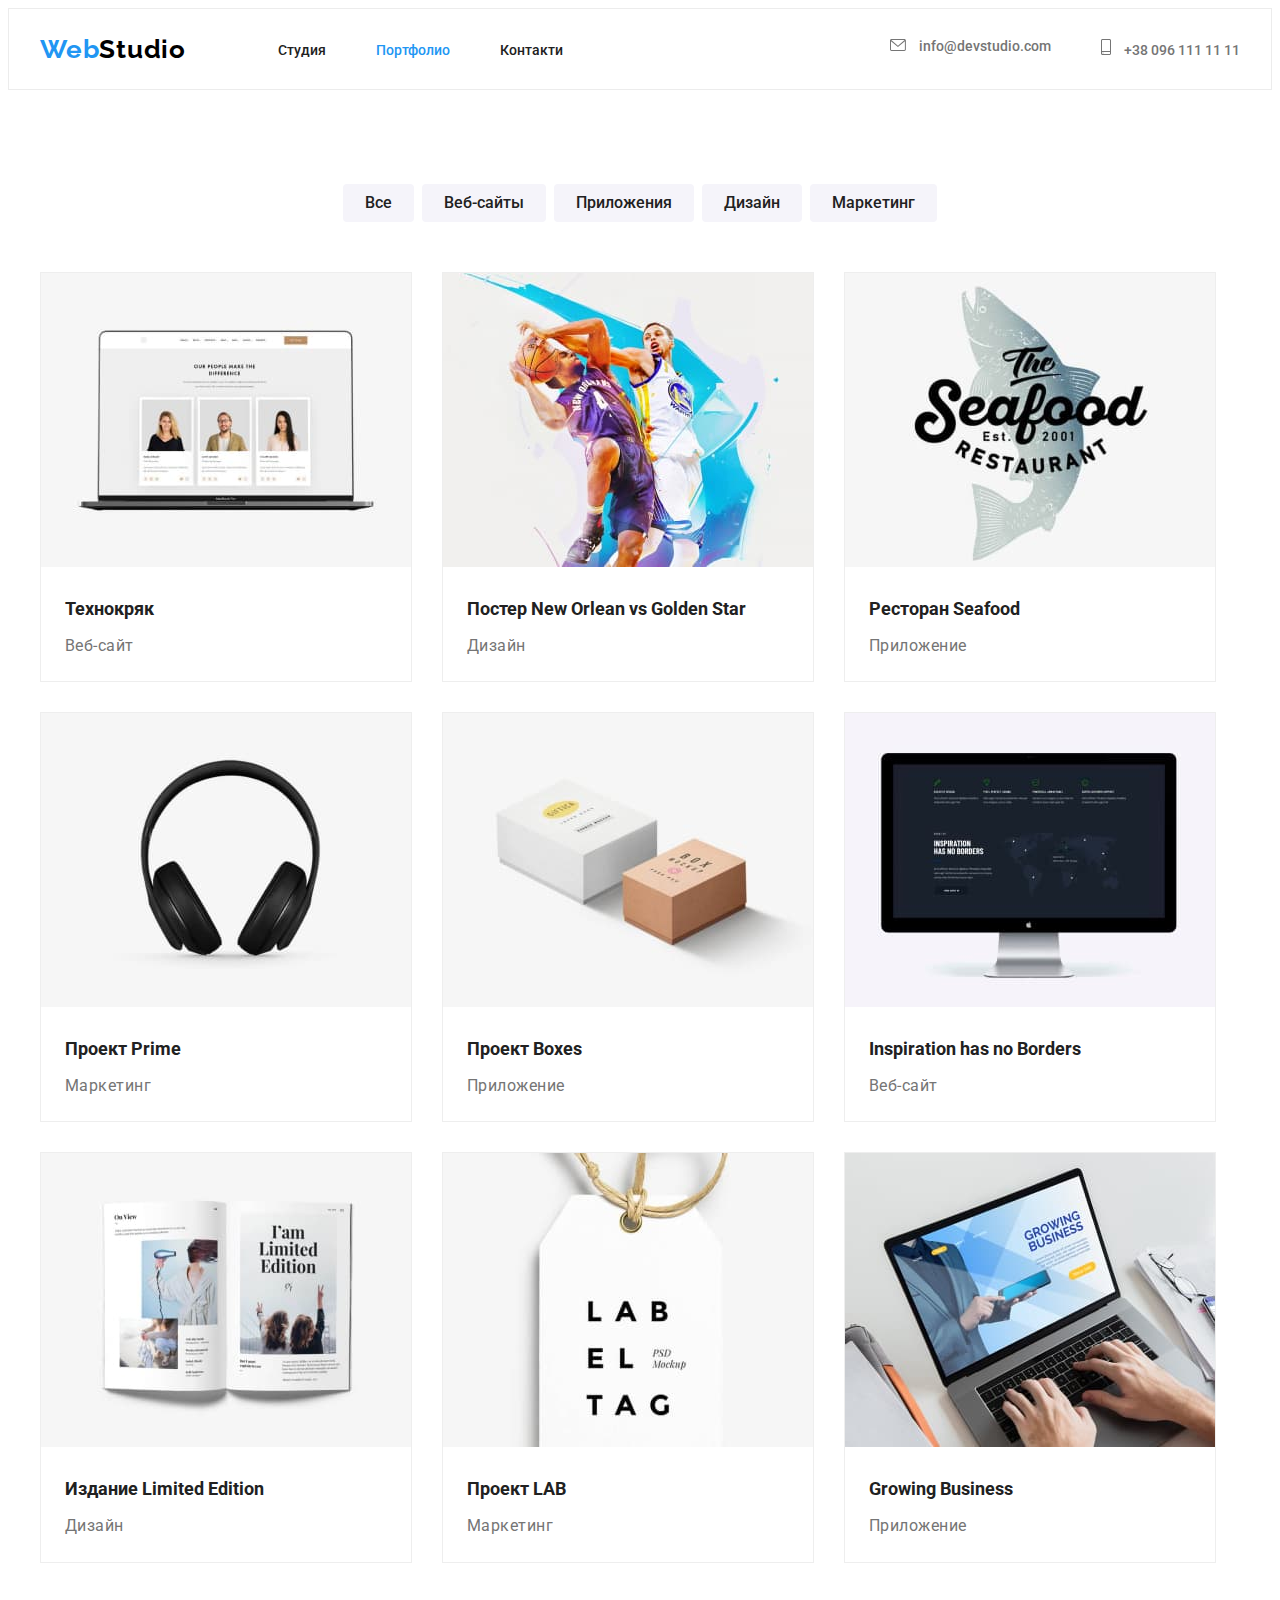
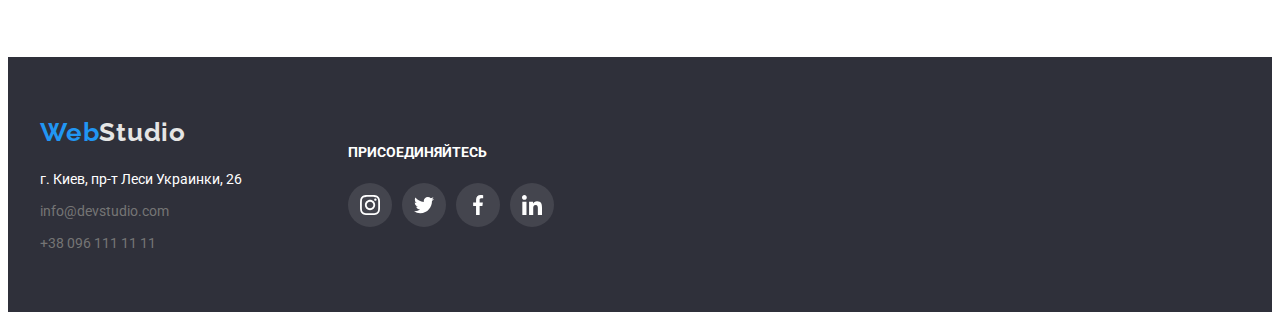
==== portfolio.html @ ef8c7beb "clone reposit" ====
<!DOCTYPE html>
<html lang="ru">
  <head>
    <meta charset="UTF-8" />
    <meta name="viewport" content="width=device-width, initial-scale=1.0" />
    <title>Zobova-hw-01</title>
    <link rel="stylesheet" href="./css/styles.css" />

    <link rel="preconnect" href="https://fonts.gstatic.com" />

    <link
      href="https://fonts.googleapis.com/css2?family=Raleway:wght@700&family=Roboto:wght@400;500;700;900&display=swap"
      rel="stylesheet"
    />

    <link
      rel="stylesheet"
      href="https://cdnjs.cloudflare.com/ajax/libs/modern-normalize/1.0.0/modern-normalize.min.css"
      integrity="sha512-ISS7cAi1PEhQ8jnbJpJZMd29NlhNj4AWYyLOSp2CE/CsHxTCu+r+t0D2yoJudVrd0/8fTVPUVDzY5Tvli75u/g=="
      crossorigin="anonymous"
    />
  </head>

  <body>
    <header class="header">
      <div class="container main-nav">
        <a class="logo" href="./index.html" title="WebStudio"
          >Web<span class="colortext">Studio</span></a
        >
        <nav class="nav-section">
          <ul class="nav-links">
            <li class="item-links">
              <a class="header-links" href="./index.html" title="Студия"
                >Студия
              </a>
            </li>
            <li class="item-links">
              <a
                class="header-links current"
                href="./portfolio.html "
                title="Портфолио"
                >Портфолио
              </a>
            </li>
            <li class="item-links">
              <a class="header-links" href="" title="Контакты">Контакти </a>
            </li>
          </ul>
        </nav>

        <address class="adress-header">
          <a
            class="item-links header-contacts"
            href="mailto:info@devstudio.com"
          >
            <svg class="master-icon-mails">
              <use href="./images/symbol-defs.svg#icon-envelope"></use>
            </svg>
            info@devstudio.com</a
          >

          <a class="header-contacts" href="tel:+74951234567"
            ><svg class="master-icon-call">
              <use href="./images/symbol-defs.svg#icon-smartphone"></use>
            </svg>
            +38 096 111 11 11</a
          >
        </address>
      </div>
    </header>
    <main>
      <section class="section-portfolio">
        <div class="container portfolio-container">
          <ul class="portfolio-list">
            <li class="portfolio-items">
              <button class="button" type="button">Все</button>
            </li>
            <li class="portfolio-items">
              <button class="button" type="button">Веб-сайты</button>
            </li>
            <li class="portfolio-items">
              <button class="button" type="button">Приложения</button>
            </li>
            <li class="portfolio-items">
              <button class="button" type="button">Дизайн</button>
            </li>
            <li class="portfolio-items">
              <button class="button" type="button">Маркетинг</button>
            </li>
          </ul>
          <h1 class="visually-hidden">Наши проекты</h1>
          <ul class="card-set">
            <li class="card-set-items">
              <a class="card-set-link" href="">
                <img
                  src="images/techno.jpg"
                  alt="Tecnokryak"
                  width="370"
                  height="294"
                />
                <div class="portfolio-info">
                  <h2 class="descrip-portfolio">Технокряк</h2>
                  <p class="project-name-p">Веб-сайт</p>
                </div>
              </a>
            </li>
            <li class="card-set-items">
              <a class="card-set-link" href="">
                <img
                  src="images/poster.jpg"
                  alt="Photo of Poster"
                  width="370"
                  height="294"
                />
                <div class="portfolio-info">
                  <h2 class="descrip-portfolio">
                    Постер New Orlean vs Golden Star
                  </h2>
                  <p class="project-name-p">Дизайн</p>
                </div>
              </a>
            </li>
            <li class="card-set-items">
              <a class="card-set-link" href="">
                <img
                  src="images/seafood.jpg"
                  alt="See Food Emblem"
                  width="370"
                  height="294"
                />
                <div class="portfolio-info">
                  <h2 class="descrip-portfolio">Ресторан Seafood</h2>
                  <p class="project-name-p">Приложение</p>
                </div>
              </a>
            </li>

            <li class="card-set-items">
              <a class="card-set-link" href="">
                <img
                  src="images/naushn.jpg"
                  alt="headphones"
                  width="370"
                  height="294"
                />
                <div class="portfolio-info">
                  <h2 class="descrip-portfolio">Проект Prime</h2>
                  <p class="project-name-p">Маркетинг</p>
                </div>
              </a>
            </li>
            <li class="card-set-items">
              <a class="card-set-link" href="">
                <img
                  src="images/project-boxes.jpg"
                  alt="wooden boxes"
                  width="370"
                  height="294"
                />
                <div class="portfolio-info">
                  <h2 class="descrip-portfolio">Проект Boxes</h2>
                  <p class="project-name-p">Приложение</p>
                </div>
              </a>
            </li>
            <li class="card-set-items">
              <a class="card-set-link" href="">
                <img
                  src="images/inspiration.jpg"
                  alt="photo of montior"
                  width="370"
                  height="294"
                />
                <div class="portfolio-info">
                  <h2 class="descrip-portfolio">Inspiration has no Borders</h2>
                  <p class="project-name-p">Веб-сайт</p>
                </div>
              </a>
            </li>

            <li class="card-set-items">
              <a class="card-set-link" href="">
                <img
                  src="images/limited-edition.jpg"
                  alt="Limited Edition magazine"
                  width="370"
                  height="294"
                />
                <div class="portfolio-info">
                  <h2 class="descrip-portfolio">Издание Limited Edition</h2>
                  <p class="project-name-p">Дизайн</p>
                </div>
              </a>
            </li>
            <li class="card-set-items">
              <a class="card-set-link" href="">
                <img
                  src="images/lab.jpg"
                  alt="Lab El Tag"
                  width="370"
                  height="294"
                />
                <div class="portfolio-info">
                  <h2 class="descrip-portfolio">Проект LAB</h2>
                  <p class="project-name-p">Маркетинг</p>
                </div>
              </a>
            </li>
            <li class="card-set-items">
              <a class="card-set-link" href="">
                <img
                  src="images/growing.jpg"
                  alt="Working on a laptop"
                  width="370"
                  height="294"
                />
                <div class="portfolio-info">
                  <h2 class="descrip-portfolio">Growing Business</h2>
                  <p class="project-name-p">Приложение</p>
                </div>
              </a>
            </li>
          </ul>
        </div>
      </section>
    </main>

    
    <!--Footer-->
    <footer class="footer">
      <div class="container footer-main">
        <div class="footer-1">
          <a class="logo" href="./index.html" title="WebStudio"
            >Web<span class="colortext_bottom">Studio</span></a
          >
          <ul class="footer-list">
            <li>
              <p class="adress-footer footer-items">
                г. Киев, пр-т Леси Украинки, 26
              </p>
            </li>

            <li>
              <address>
                <a
                  class="contacts-footer mail-footer"
                  href="mailto:info@devstudio.com"
                  >info@devstudio.com</a
                >
              </address>
            </li>

            <li>
              <a class="contacts-footer" href="tel:+74951234567"
                >+38 096 111 11 11</a
              >
            </li>
          </ul>
        </div>
        <div class="welcom">
          <p class="prisoed">присоединяйтесь</p>
          <ul class="clients-list clients-list-f">
            <li class="s-icon f-icon">
              <a class="master-link m-link-footer" href=""
                ><svg class="master-icon">
                  <use href="./images/symbol-defs.svg#icon-instagram"></use>
                </svg>
              </a>
            </li>
            <li class="s-icon f-icon">
              <a class="master-link m-link-footer" href=""
                ><svg class="master-icon">
                  <use href="./images/symbol-defs.svg#icon-twitter"></use>
                </svg>
              </a>
            </li>
            <li class="s-icon f-icon">
              <a class="master-link m-link-footer" href=""
                ><svg class="master-icon">
                  <use href="./images/symbol-defs.svg#icon-facebook"></use>
                </svg>
              </a>
            </li>
            <li class="s-icon f-icon">
              <a class="master-link m-link-footer" href=""
                ><svg class="master-icon">
                  <use href="./images/symbol-defs.svg#icon-linkedin"></use>
                </svg>
              </a>
            </li>
          </ul>
        </div>
      </div>
    </footer>
  </body>
</html>
---- css/styles.css ----
:root {
  --main-fonts-color: #212121;
  --secondary-fonts-color: #757575;
  --sec-background-color: #f5f4fa;
  --main-bck-color: #e5e5e5;
  --top-bottom-background-color: #2f303a;
  --accent-color: #2196f3;
}
a {
  text-decoration: none;
}

p,
h1,
h2,
h3 {
  margin-top: 0;
  margin-bottom: 0;
}

ul {
  margin: 0;
  padding-left: 0;
}
li {
  list-style-type: none;
}
body {
  font-family: "Roboto", sans-serif;
}

.container {
  width: 1200px;
  margin: 0 auto;
  padding: 0 15px;
}

.logo {
  font-family: "Raleway", sans-serif;
  font-style: normal;
  font-weight: 700;
  font-size: 26px;
  line-height: 1.19;
  letter-spacing: 0.03em;
  color: var(--accent-color);
  margin-right: 93px;
  width: 145px;
}

.adress-header {
  margin-left: auto;
  font-family: "Roboto", sans-serif;
}

.colortext_bottom {
  color: var(--main-bck-color);
}
.colortext {
  color: black;
}

header {
  padding-bottom: 24px;
  padding-top: 25px;
  background: #ffffff;
  border: 1px solid #ececec;
}

.header-contacts {
  text-decoration: none;
  font-style: normal;
  color: var(--secondary-fonts-color);
  font-weight: 500;
  font-size: 14px;
  line-height: 1.14;
}

.header-contacts:focus,
.header-contacts:hover {
  color: var(--accent-color);
}

.header-links {
  font-weight: 500;
  font-size: 14px;
  line-height: 1.14;
  color: var(--main-fonts-color);
  padding: 32px 0;
}

.header-links:focus,
.header-links:hover {
  color: var(--accent-color);
}
/*Hero section*/
.hero {
  background-color: #2f303a;
}
.hero-h {
  width: 696px;
  height: 120px;
  left: 452px;
  top: 280px;
  font-weight: 900;
  font-size: 44px;
  line-height: 1.36;
  text-align: center;
  letter-spacing: 0.06em;
  text-transform: uppercase;
  color: #ffffff;
  justify-content: center;
  margin: auto;
}
.hero .overlay 
{
  max-width: 1600px;

  height: 600px;

  margin-right: auto;

  margin-left: auto;

  padding-top: 200px;

  padding-bottom: 200px;

  text-align: center;



  background-color: #c4c4c4;

  background-image: linear-gradient(

      to right,

      rgba(47, 48, 58, 0.4),

      rgba(47, 48, 58, 0.4)

    ),

    url(../images/fon.png);

  background-position: center;

  background-repeat: no-repeat;

  background-size: cover;
}

.hero .container {
  padding-top: 200px;
  padding-bottom: 280px;
}
/*Styles for buttons*/

.button {
  padding: 6px 22px;
  line-height: 1.6;
}

.button-hero {
  border-radius: 4px;
  border: 0 solid transparent;
  min-width: 200px;
  color: var(--main-bck-color);
  background: var(--accent-color);
  font-family: inherit;
  font-weight: 700;
  font-size: 16px;
  line-height: 1.9;
  display: block;
  margin: 0 auto;
  margin-top: 30px;
  cursor: pointer;
  padding: 10px 32px 10px 32px;
  text-align: center;
  letter-spacing: 0.06em;
}

button {
  color: var(--main-fonts-color);
  background: var(--sec-background-color);
  font-family: inherit;
  font-weight: 500;
  font-size: 16px;
  border-radius: 4px;
  border: 0;
  cursor: pointer;
}

button:focus,
button:hover {
  color: #ffffff;
  background: var(--accent-color);
}

/*main index*/

.main-nav {
  display: flex;
  align-items: center;
}

.nav-links {
  display: flex;
  align-items: center;
}

.item-links:not(:last-child) {
  margin-right: 50px;
}

.nav-links.header-links {
  display: block;
  padding-top: 32px;
  padding-bottom: 32px;
}

.title2 {
  color: var(--main-fonts-color);
  font-weight: 700;
  font-size: 36px;
  line-height: 1.16;
}
.title3 {
  color: var(--main-fonts-color);
  font-weight: 700;
  font-size: 14px;
  line-height: 1.19;
  text-transform: uppercase;
}

.sub-title3 {
  margin-block-start: 1em;
  margin-block-end: 1em;
  margin-inline-start: 0px;
  margin-inline-end: 0px;
  font-size: 14px;
  line-height: 1.7;
  color: var(--secondary-fonts-color);
}

.description-index {
  margin-bottom: 30px;
  text-align: center;
  color: var(--secondary-fonts-color);
  font-size: 16px;
  line-height: 1.19;
}

.main-section2 {
  background-color: var(--sec-background-color);
  padding-bottom: 94px;
  padding-top: 94px;
}

.main-list {
  display: flex;
}

.main-section {
  padding-top: 94px;
}

.main-items {
  justify-content: center;
  width: 270px;
}
.main-items:not(:last-child) {
  margin-right: 30px;
}

.main-items::before {
  content: "";
  width: 270px;
  height: 120px;
  display: block;
  padding: 25px 100px;
  background-repeat: no-repeat;
  background-position: 50% 50%;
  margin-bottom: 30px;
  background-color: #f5f4fa;
}
.main-items:nth-child(1):before {
  background-image: url(../images/antenna\ 1.svg);
}

.main-items:nth-child(2):before {
  background-image: url(../images/clock\ 1.svg);
}
.main-items:nth-child(3):before {
  background-image: url(../images/diagram\ 1.svg);
}

.main-items:nth-child(4):before {
  background-image: url(../images/astronaut\ 1.svg);
}
.main-items .title3 {
  margin-bottom: 10px;
}

.main-sec-list {
  display: flex;
}
.main-lis-items:not(:last-child) {
  margin-right: 30px;
}
.main-section1 {
  padding-top: 94px;
  padding-bottom: 94px;
}

.title2 {
  margin-bottom: 50px;
  text-align: center;
}

.out-team-list {
  display: flex;
}

.list-item:not(:last-child) {
  margin-right: 30px;
}

.list-item {
  box-shadow: 0px 1px 3px rgba(0, 0, 0, 0.12), 0px 1px 1px rgba(0, 0, 0, 0.14),
    0px 2px 1px rgba(0, 0, 0, 0.2);
  border-radius: 0px 0px 4px 4px;
  background-color: #fff;
}

.title-name {
  margin-top: 30px;
  margin-bottom: 10px;
  text-align: center;
  font-weight: 500;
  font-size: 16px;
  line-height: 1.19;
  text-align: center;
}


/*footer*/
.footer-1 {
  margin-right: 70px;
}

.footer {
  align-items: baseline;   
  margin-right: auto;
  margin-left: auto;
  padding-top: 60px;
  padding-bottom: 60px;
  background-color: var(--top-bottom-background-color);
  font-family: "Roboto", sans-serif;
}
.footer-list {
  margin-top: 20px;
}

.mail-footer {
  display: block;
  margin-bottom: 9px;
  line-height: 1.7;
}

.adress-footer {
  text-decoration: none;
  font-style: normal;
  font-weight: 400;
  font-size: 14px;
  line-height: 1.7;
  color: #ffffff;
}

.contacts-footer {
  text-decoration: none;
  font-style: normal;
  color: var(--secondary-fonts-color);
  font-family: "Roboto", sans-serif;
  margin-top: 9px;
  font-size: 14px;
  
}

.footer-list {
  display: inline-block;
}

.contact-footers-item {
  display: inline-block;
  margin-bottom: 9px;
  margin-top: 9px;
  
}

.footer-phone {
  margin-bottom: 60px;
}

.footer .logo {
  display: block;
}

/*Portfolio*/
.visually-hidden {
  display: none;
  position: absolute;
  clip: rect(0000);
  width: 1px;
  height: 1px;
  margin: -1px;
}
.descrip-portfolio {
  color: var(--main-fonts-color);
  font-size: 18px;
  line-height: 2;
}

.project-name-p {
  color: var(--secondary-fonts-color);
  font-size: 16px;
  line-height: 1.9;
  letter-spacing: 0.03em;
}

.portfolio-list {
  display: flex;
  align-items: center;
  justify-content: center;
  margin-bottom: 50px;
}

.section-portfolio {
  padding-bottom: 94px;
  padding-top: 94px;
}

.portfolio-items:not(:last-child) {
  margin-right: 8px;
}
.card-set {
  display: flex;
  flex-wrap: wrap;
  margin-left: -30px;
  margin-top: -30px;
  flex-basis: calc((100%-60) / 3);
}

.card-set-items {
  margin-left: 30px;
  margin-top: 30px;
  border: 1px solid #eeeeee;
  width: 370px;
}
.card-set-link {
  display: inline-block;
}
.card-set-link:hover,
.card-set-link:focus {
  box-shadow: inset 0px 1px 1px rgba(0, 0, 0, 0.12),
    0px 4px 4px rgba(0, 0, 0, 0.06), 1px 4px 6px rgba(0, 0, 0, 0.16);
}
.card-set-items:nth-last-child(-n + 3) {
  margin-bottom: 0;
}

.portfolio-info {
  padding: 20px 24px;
  font-family: "Roboto", sans-serif;
}

.descrip-portfolio {
  padding-bottom: 4px;
}

/* Icons*/
.social-list {
  display: flex;
  justify-content: center;
  margin-bottom: 30px;
}

.social-list .s-icon:not(:last-child) {
  margin-right: 10px;
}

.master-link {
  display: inline-flex;
  width: 44px;
  height: 44px;
  justify-content: center;
  align-items: center;
  border-radius: 50%;

  color: #afb1b8;
}
.m-link-team {
  background-color: #ffffff;
}

.master-link:hover,
.master-link:focus {
  background-color: var(--accent-color);
  color: #ffffff;
}

.master-icon {
  height: 20px;
  width: 20px;
  justify-content: center;
  fill: currentColor;
}

.clients-list {
  display: flex;
  justify-content: center;
  margin-bottom: 0px;
  margin-top: 50px;
}
.clients-list .clients-link:not(:last-child) {
  margin-right: 30px;
}

.master-clients {
  display: inline-flex;
  width: 170px;
  height: 90px;
  justify-content: center;
  align-items: center;
  color: #afb1b8;
  border: currentColor 1px solid;
  border-radius: 4%;
}

.icon-clients {
  justify-content: center;
  fill: currentColor;
  justify-items: center;
}

.clients {
  display: block;
 
}

.section-3{
  padding-top: 94px;
  padding-bottom: 94px;

}
.logo-1 {
  width: 44px;
  height: 49px;
}
.logo-2 {
  width: 40px;
  height: 50px;
}
.logo-3 {
  width: 41px;
  height: 42.6px;
}
.logo-4 {
  width: 79.6px;
  height: 42px;
}
.logo-5 {
  width: 59px;
  height: 47px;
}
.logo-6 {
  width: 88.4px;
  height: 45.4px;
}

.clients-title {
  margin-bottom: 0;
}

.master-clients:hover,
.master-clients:focus {
  color: var(--accent-color);
}

.prisoed {
  color: #ffffff;
  width: 145px;
  height: 16px;
  font-family: Roboto;
  font-weight: bold;
  font-size: 14px;
  line-height: 1.4;
  text-transform: uppercase;
  text-align: center;
}
.welcom {
  display: inline-block;
}
.prisoed {
  display: inline;
  text-align: center;
}
.footer-main {
  display: flex;
  align-items: center;

  }

.clients-list-f {
  display: flex;
}
.f-icon:not(:last-child) {
  margin-right: 10px;
}
.clients-list-f {
  margin-top: 20px;
}
.m-link-footer {
  background-color: rgba(255, 255, 255, 0.1);
  color: #ffffff;
}
.adress-header {
  display: flex;
}
.link-header {
  display: inline-flex;
  justify-content: center;
  align-items: center;
  color: #afb1b8;
}
.master-icon-mails {
  width: 16px;
  height: 12px;
  fill: currentColor;
  margin-right: 10px;
}
.master-icon-call {
  fill: currentColor;
  width: 10px;
  height: 16px;
  margin-right: 10px;
}
.link-header:hover,
.link-header:focus {
  color: var(--accent-color);
}

.current {
  color: var(--accent-color);
}
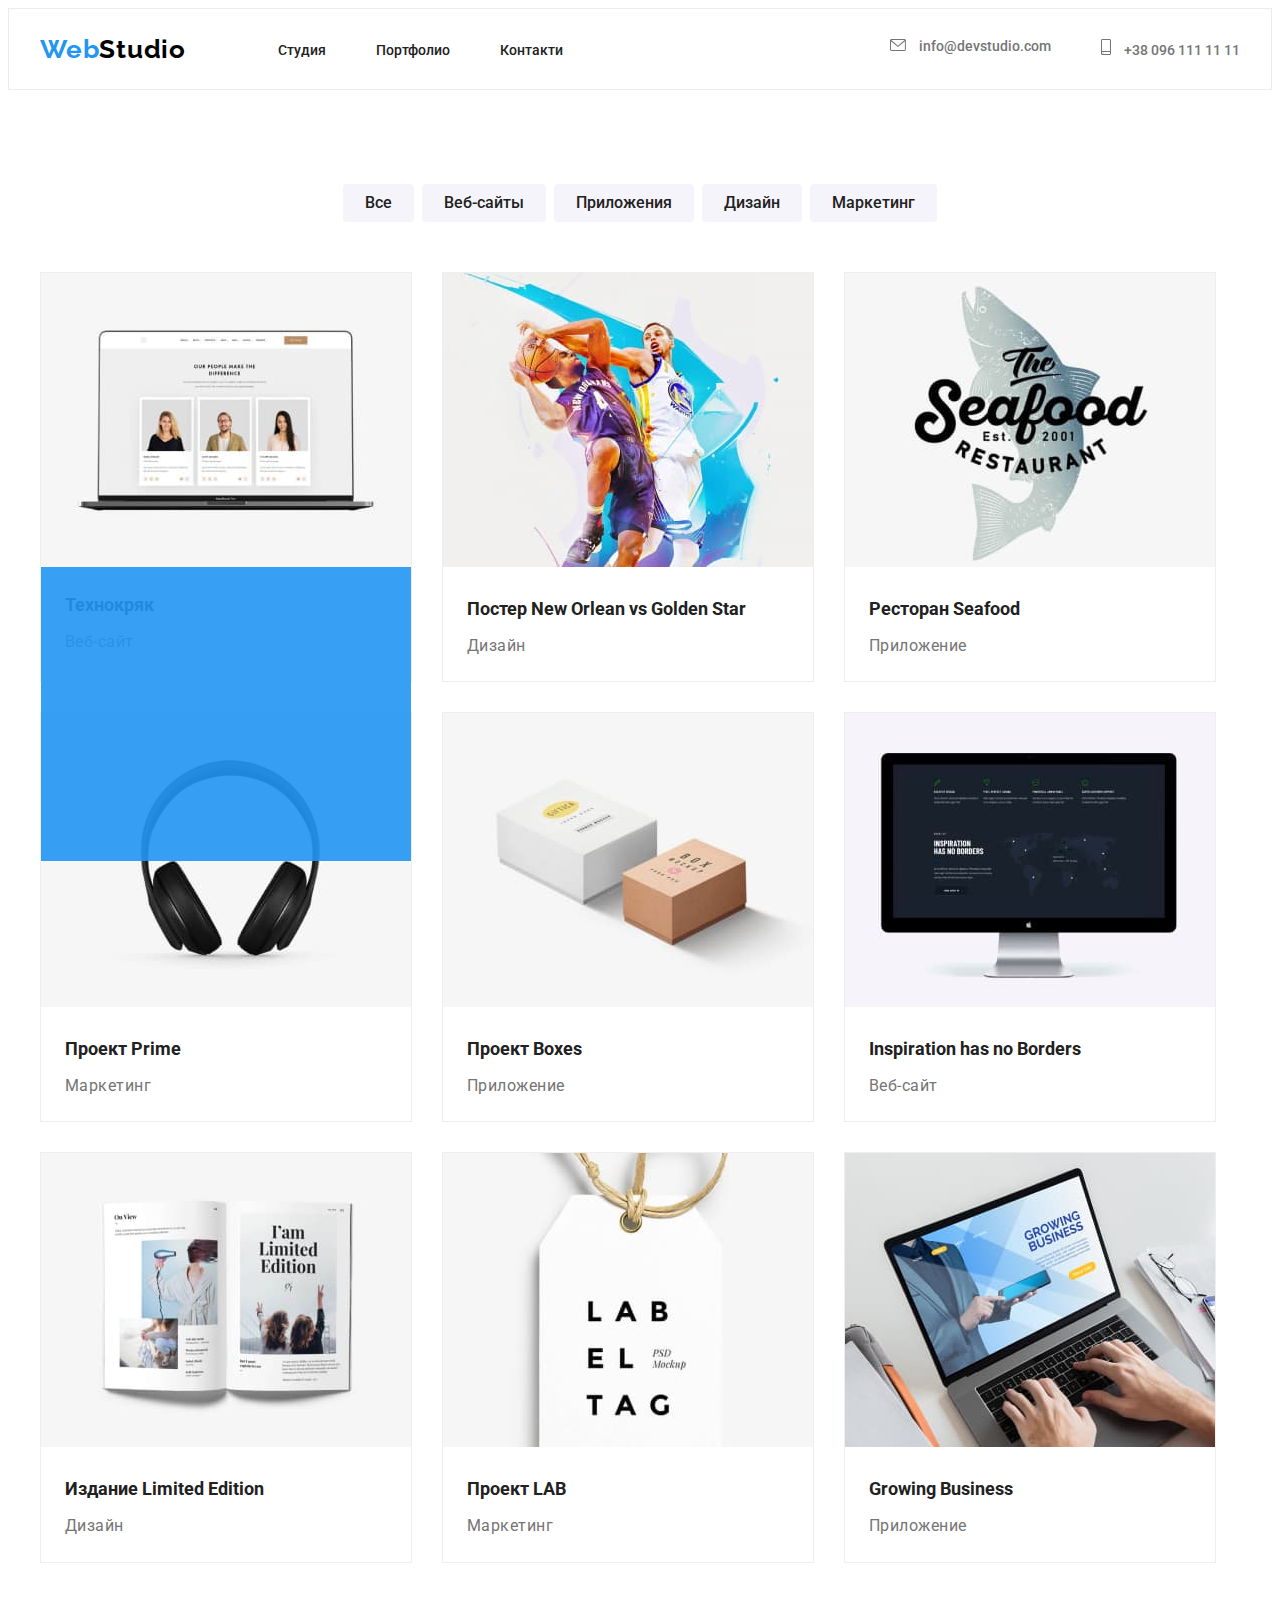
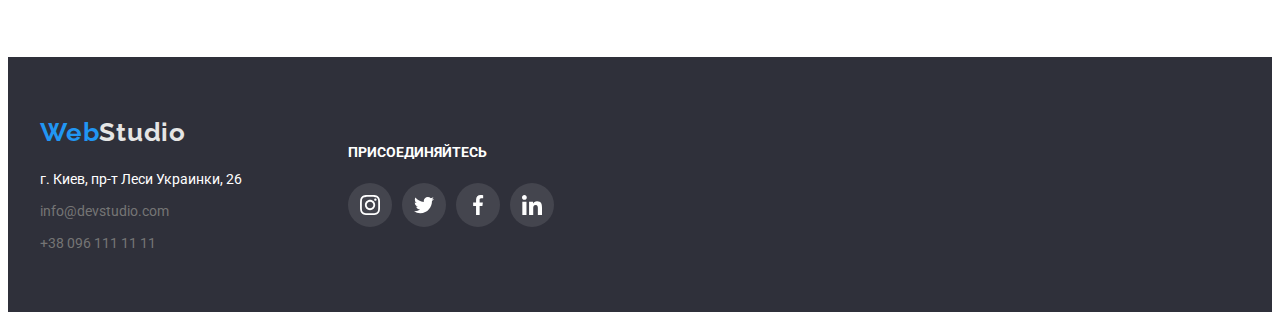
==== commit b9c4f711: "ховер для карточки" ====
--- a/portfolio.html
+++ b/portfolio.html
@@ -35,10 +35,7 @@
               </a>
             </li>
             <li class="item-links">
-              <a
-                class="header-links current"
-                href="./portfolio.html "
-                title="Портфолио"
+              <a class="header-links" href="./portfolio.html " title="Портфолио"
                 >Портфолио
               </a>
             </li>
@@ -50,7 +47,7 @@
 
         <address class="adress-header">
           <a
-            class="item-links header-contacts"
+            class="item-links header-contacts "
             href="mailto:info@devstudio.com"
           >
             <svg class="master-icon-mails">
@@ -92,12 +89,16 @@
           <ul class="card-set">
             <li class="card-set-items">
               <a class="card-set-link" href="">
-                <img
+                <div class="potfol-images">
+                <img class="img"
                   src="images/techno.jpg"
                   alt="Tecnokryak"
                   width="370"
                   height="294"
                 />
+                <div class="port-overlay"></div>
+
+                </div>
                 <div class="portfolio-info">
                   <h2 class="descrip-portfolio">Технокряк</h2>
                   <p class="project-name-p">Веб-сайт</p>
--- a/css/styles.css
+++ b/css/styles.css
@@ -81,6 +81,7 @@
 }
 
 .header-links {
+  position: relative;
   font-weight: 500;
   font-size: 14px;
   line-height: 1.14;
@@ -88,6 +89,24 @@
   padding: 32px 0;
 }
 
+.header-links::after {
+  content: "";
+  position: absolute;
+  bottom: 0;
+  left: 0;
+  display: block;
+  width: 100%;
+  height: 4px;
+  border-radius: 2px 2px;
+  background-color: var(--accent-color);
+  opacity: 0;
+
+  transition: opacity 250ms cubic-bezier(0.4, 0, 0.2, 1);
+}
+
+.header-links:hover::after {
+  opacity: 1;
+}
 .header-links:focus,
 .header-links:hover {
   color: var(--accent-color);
@@ -111,8 +130,7 @@
   justify-content: center;
   margin: auto;
 }
-.hero .overlay 
-{
+.hero .overlay {
   max-width: 1600px;
 
   height: 600px;
@@ -127,20 +145,13 @@
 
   text-align: center;
 
-
-
   background-color: #c4c4c4;
 
   background-image: linear-gradient(
-
       to right,
-
       rgba(47, 48, 58, 0.4),
-
       rgba(47, 48, 58, 0.4)
-
     ),
-
     url(../images/fon.png);
 
   background-position: center;
@@ -343,14 +354,43 @@
   text-align: center;
 }
 
-
+/*надпись для карточек "чем мы занимаеся"*/
+
+.wedo-overlay {
+  position: absolute;
+  width: 100%;
+  height: 70px;
+  background: rgba(47, 48, 58, 0.8);
+  left: 0;
+  bottom: 0;
+  display: flex;
+  justify-content: center;
+  align-items: center;
+  text-transform: uppercase;
+  font-weight: bold;
+  font-size: 14px;
+  line-height: 16px;
+  text-align: center;
+  letter-spacing: 0.03em;
+  text-transform: uppercase;
+  color: #ffffff;
+}
+
+.we-do {
+  
+  position: relative;
+}
+
+.img{
+  display: block;
+}
 /*footer*/
 .footer-1 {
   margin-right: 70px;
 }
 
 .footer {
-  align-items: baseline;   
+  align-items: baseline;
   margin-right: auto;
   margin-left: auto;
   padding-top: 60px;
@@ -384,7 +424,6 @@
   font-family: "Roboto", sans-serif;
   margin-top: 9px;
   font-size: 14px;
-  
 }
 
 .footer-list {
@@ -395,7 +434,6 @@
   display: inline-block;
   margin-bottom: 9px;
   margin-top: 9px;
-  
 }
 
 .footer-phone {
@@ -478,6 +516,31 @@
   padding-bottom: 4px;
 }
 
+/*портфолио оверлей*/
+
+.port-overlay{
+  position: absolute;
+  width: 100%;
+  height: 100%;
+  background-color: var(--accent-color);
+  opacity: 0.9;
+  top: 0;
+  left: 0;
+  transform: translateY(100%);
+  
+}
+
+.potfol-images{
+  position: relative;
+
+
+}
+.card-set-link:hover .port-overlay{
+  transform: translateY(0);
+}
+
+
+
 /* Icons*/
 .social-list {
   display: flex;
@@ -545,13 +608,11 @@
 
 .clients {
   display: block;
- 
-}
-
-.section-3{
+}
+
+.section-3 {
   padding-top: 94px;
   padding-bottom: 94px;
-
 }
 .logo-1 {
   width: 44px;
@@ -608,8 +669,7 @@
 .footer-main {
   display: flex;
   align-items: center;
-
-  }
+}
 
 .clients-list-f {
   display: flex;
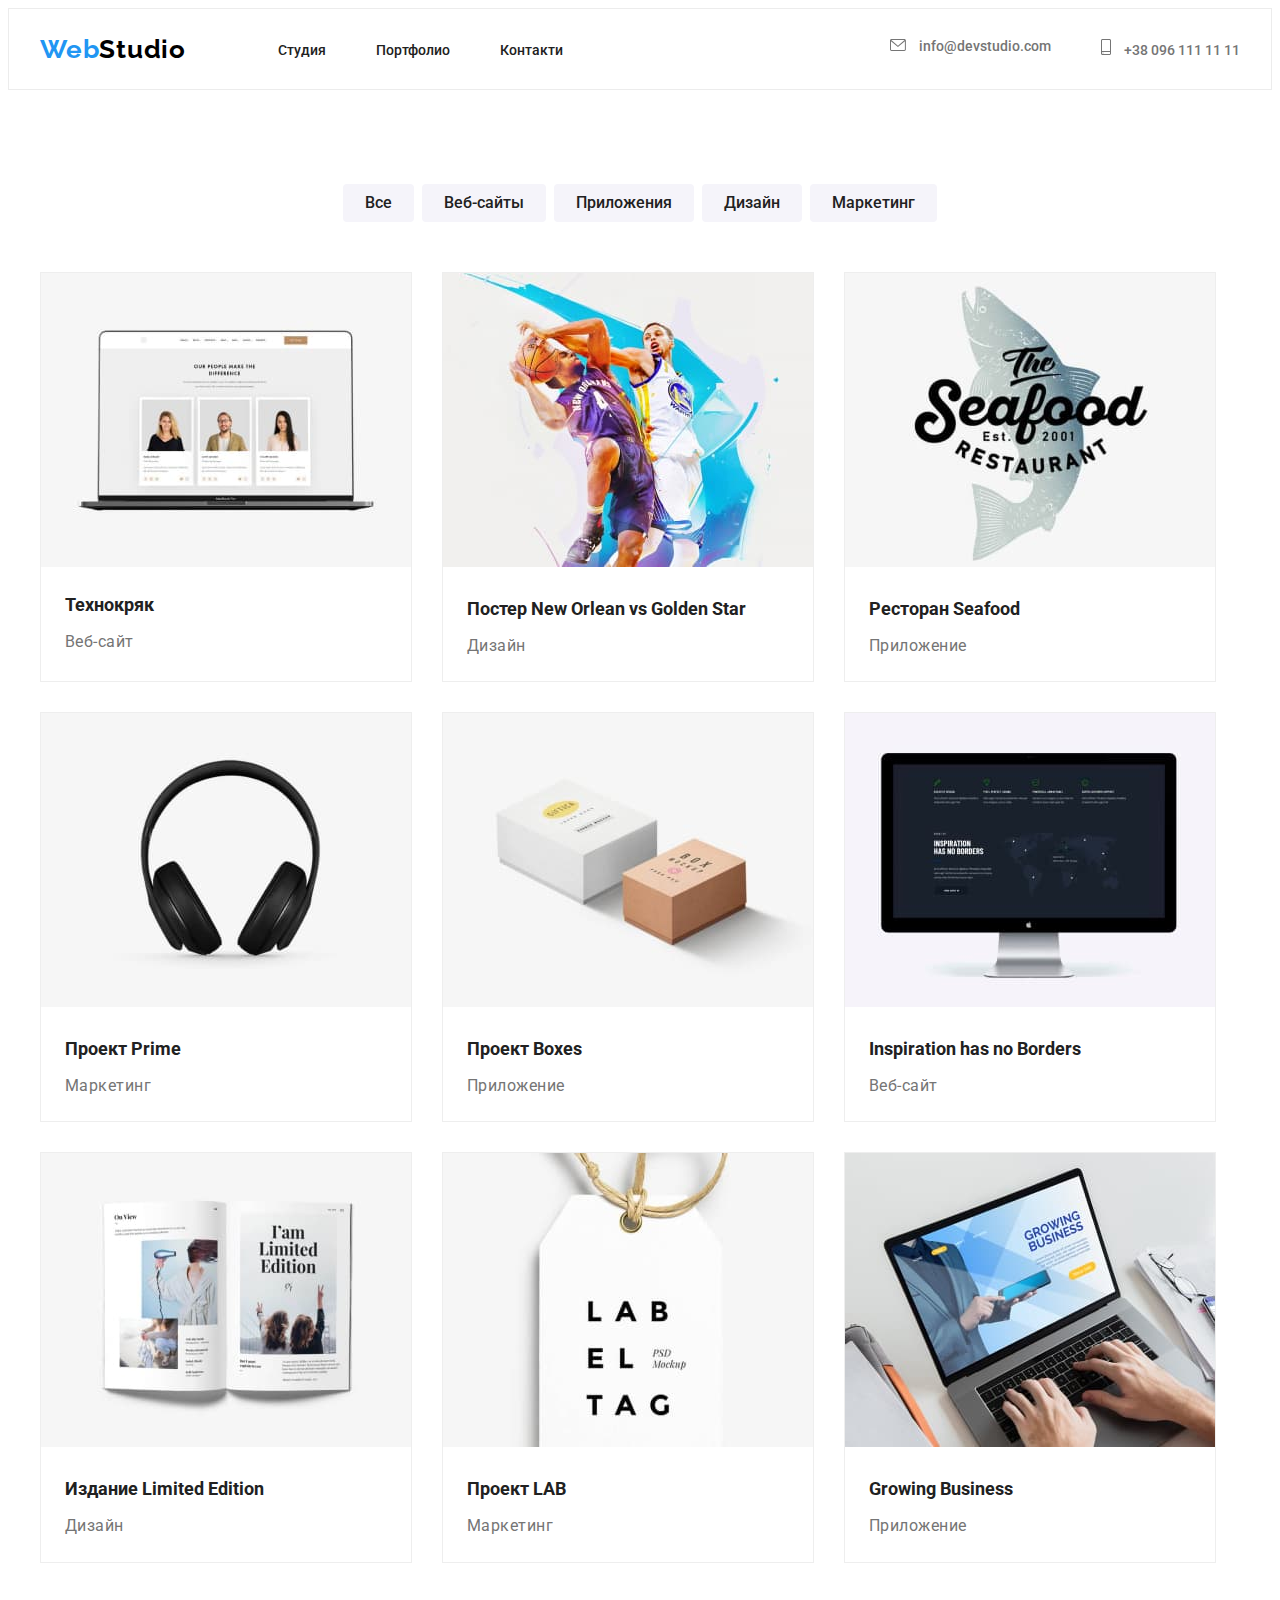
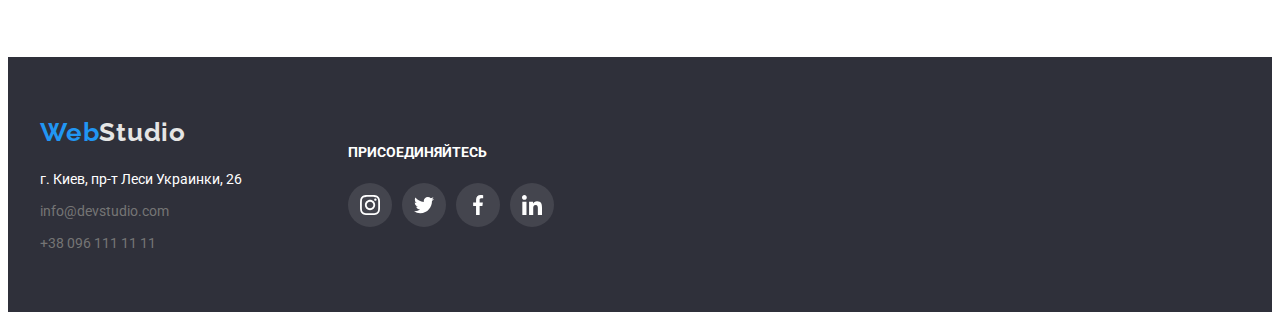
==== commit 81052269: "текст в технокряк" ====
--- a/portfolio.html
+++ b/portfolio.html
@@ -96,7 +96,9 @@
                   width="370"
                   height="294"
                 />
-                <div class="port-overlay"></div>
+                <div class="port-overlay">Технокряк это современная площадка распространения коронавируса. 
+                  Компании используют эту платформу для цифрового шпионажа и атак на защищённые сервера 
+                  конкурентов.</div>
 
                 </div>
                 <div class="portfolio-info">
--- a/css/styles.css
+++ b/css/styles.css
@@ -527,11 +527,27 @@
   top: 0;
   left: 0;
   transform: translateY(100%);
+  animation-duration: 250ms;
+  transition: transform 250ms cubic-bezier(0.4, 0, 0.2, 1);
+  display: flex;
+  justify-content: center;
+  align-items: center;
+  font-size: 18px;
+  line-height: 1.6;
+  padding: 63px 24px;
+  font-family: Roboto;
+  font-weight: normal;
+
+
+letter-spacing: 0.03em;
+
+color: #FFFFFF;
   
 }
 
 .potfol-images{
   position: relative;
+  overflow: hidden;
 
 
 }
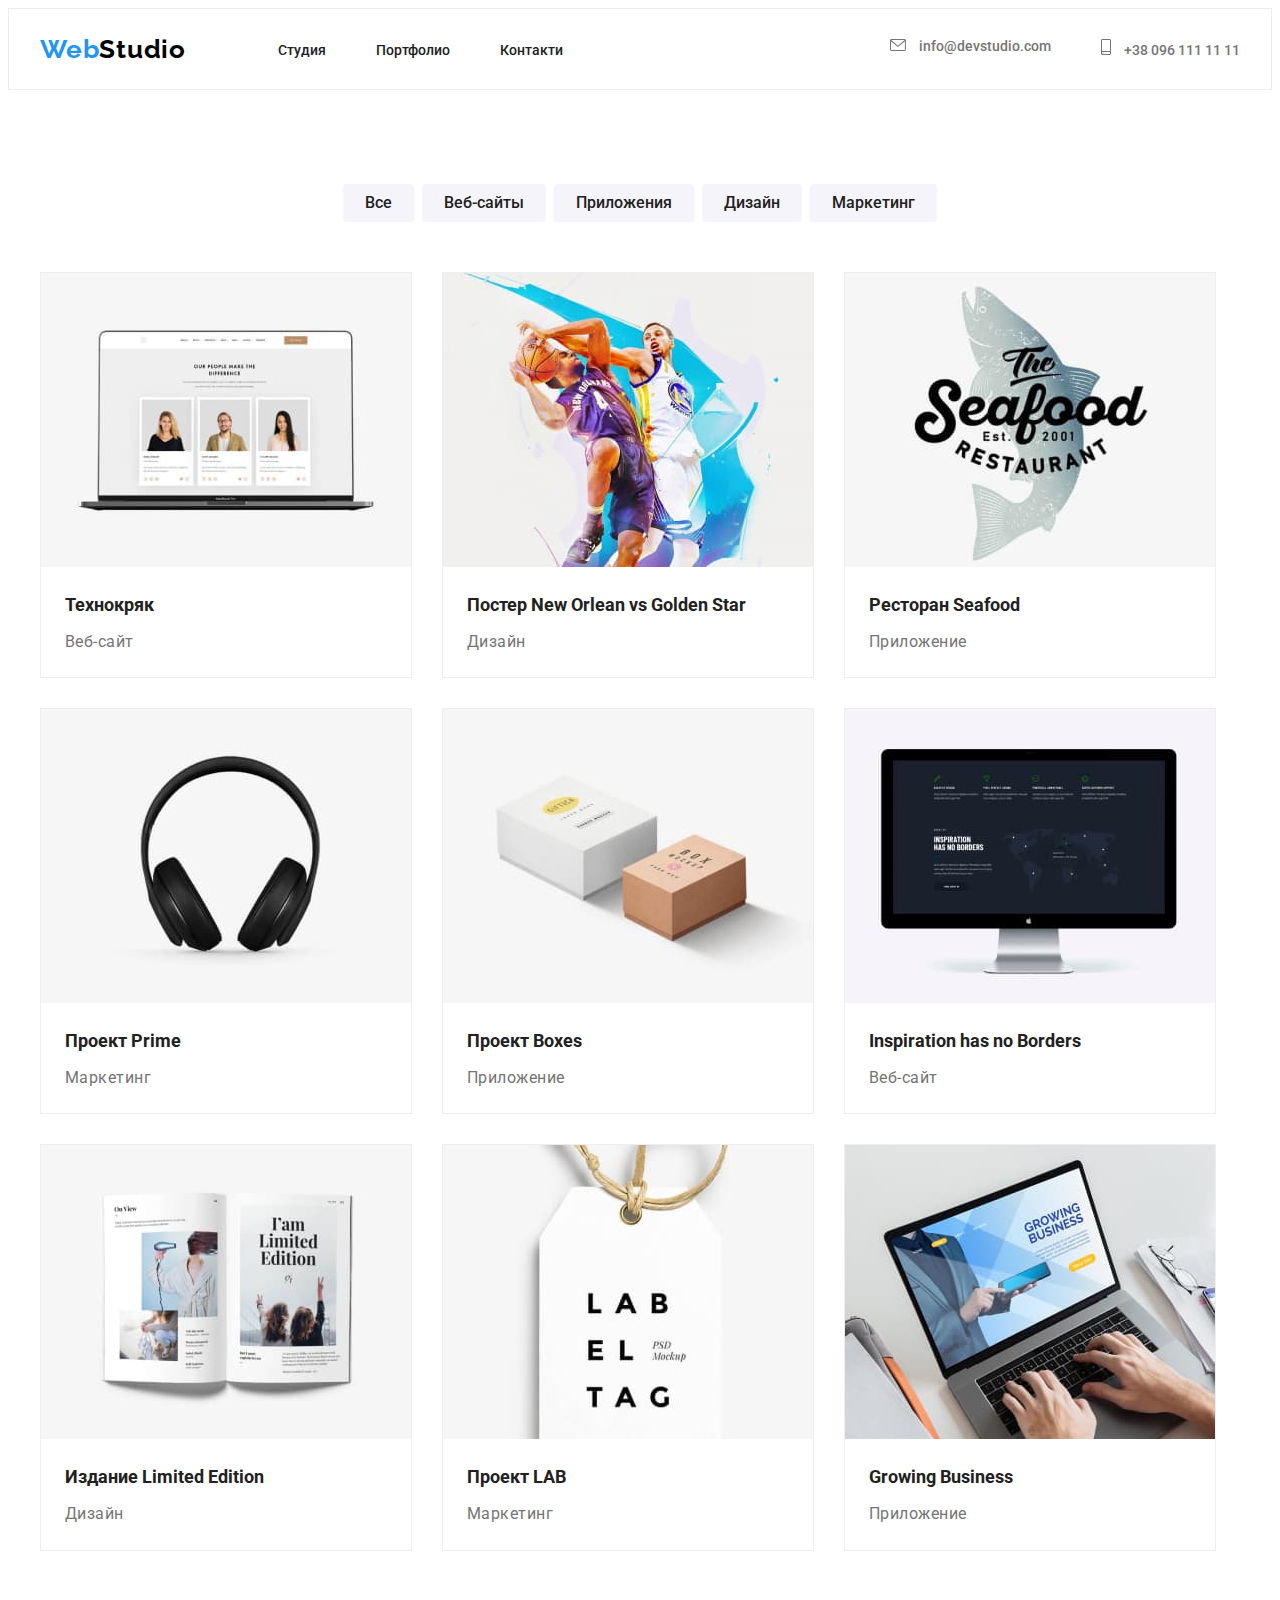
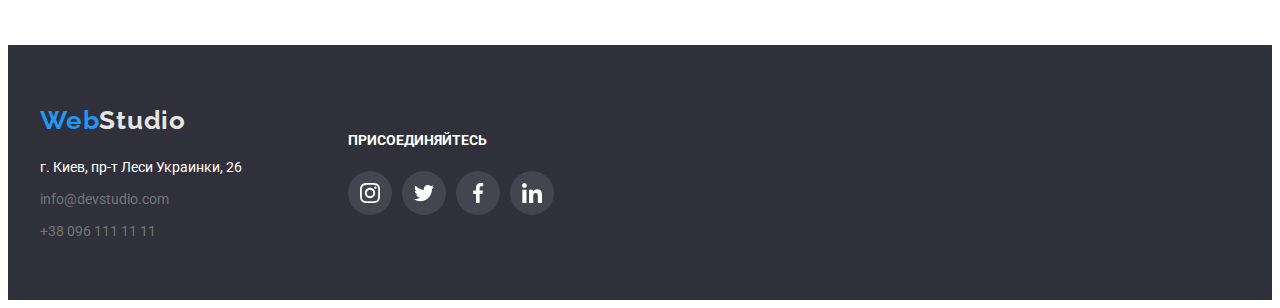
==== commit 6bc6a124: "добавила классы на остальные карточки на портф" ====
--- a/portfolio.html
+++ b/portfolio.html
@@ -109,12 +109,17 @@
             </li>
             <li class="card-set-items">
               <a class="card-set-link" href="">
-                <img
+                <div class="potfol-images">
+                  <img class="img"
                   src="images/poster.jpg"
                   alt="Photo of Poster"
                   width="370"
                   height="294"
                 />
+                <div class="port-overlay">Технокряк это современная площадка распространения коронавируса. 
+                  Компании используют эту платформу для цифрового шпионажа и атак на защищённые сервера 
+                  конкурентов.</div>
+                </div>
                 <div class="portfolio-info">
                   <h2 class="descrip-portfolio">
                     Постер New Orlean vs Golden Star
@@ -125,12 +130,18 @@
             </li>
             <li class="card-set-items">
               <a class="card-set-link" href="">
-                <img
+                <div class="potfol-images">
+                  <img class="img"
                   src="images/seafood.jpg"
                   alt="See Food Emblem"
                   width="370"
                   height="294"
                 />
+
+                <div class="port-overlay">Технокряк это современная площадка распространения коронавируса. 
+                  Компании используют эту платформу для цифрового шпионажа и атак на защищённые сервера 
+                  конкурентов.</div>
+                </div>
                 <div class="portfolio-info">
                   <h2 class="descrip-portfolio">Ресторан Seafood</h2>
                   <p class="project-name-p">Приложение</p>
@@ -140,12 +151,18 @@
 
             <li class="card-set-items">
               <a class="card-set-link" href="">
-                <img
+                <div class="potfol-images">
+                  <img class="img"
                   src="images/naushn.jpg"
                   alt="headphones"
                   width="370"
                   height="294"
                 />
+
+                <div class="port-overlay">Технокряк это современная площадка распространения коронавируса. 
+                  Компании используют эту платформу для цифрового шпионажа и атак на защищённые сервера 
+                  конкурентов.</div>
+                </div>
                 <div class="portfolio-info">
                   <h2 class="descrip-portfolio">Проект Prime</h2>
                   <p class="project-name-p">Маркетинг</p>
@@ -154,12 +171,18 @@
             </li>
             <li class="card-set-items">
               <a class="card-set-link" href="">
-                <img
+                <div class="potfol-images">
+                  <img class="img"
                   src="images/project-boxes.jpg"
                   alt="wooden boxes"
                   width="370"
                   height="294"
                 />
+
+                <div class="port-overlay">Технокряк это современная площадка распространения коронавируса. 
+                  Компании используют эту платформу для цифрового шпионажа и атак на защищённые сервера 
+                  конкурентов.</div>
+                </div>
                 <div class="portfolio-info">
                   <h2 class="descrip-portfolio">Проект Boxes</h2>
                   <p class="project-name-p">Приложение</p>
@@ -168,12 +191,18 @@
             </li>
             <li class="card-set-items">
               <a class="card-set-link" href="">
-                <img
+                <div class="potfol-images">
+                  <img class="img"
                   src="images/inspiration.jpg"
                   alt="photo of montior"
                   width="370"
                   height="294"
                 />
+
+                <div class="port-overlay">Технокряк это современная площадка распространения коронавируса. 
+                  Компании используют эту платформу для цифрового шпионажа и атак на защищённые сервера 
+                  конкурентов.</div>
+                </div>
                 <div class="portfolio-info">
                   <h2 class="descrip-portfolio">Inspiration has no Borders</h2>
                   <p class="project-name-p">Веб-сайт</p>
@@ -183,12 +212,18 @@
 
             <li class="card-set-items">
               <a class="card-set-link" href="">
-                <img
+                <div class="potfol-images">
+                  <img class="img"
                   src="images/limited-edition.jpg"
                   alt="Limited Edition magazine"
                   width="370"
                   height="294"
                 />
+
+                <div class="port-overlay">Технокряк это современная площадка распространения коронавируса. 
+                  Компании используют эту платформу для цифрового шпионажа и атак на защищённые сервера 
+                  конкурентов.</div>
+                </div>
                 <div class="portfolio-info">
                   <h2 class="descrip-portfolio">Издание Limited Edition</h2>
                   <p class="project-name-p">Дизайн</p>
@@ -197,12 +232,18 @@
             </li>
             <li class="card-set-items">
               <a class="card-set-link" href="">
-                <img
+                <div class="potfol-images">
+                  <img class="img"
                   src="images/lab.jpg"
                   alt="Lab El Tag"
                   width="370"
                   height="294"
                 />
+
+                <div class="port-overlay">Технокряк это современная площадка распространения коронавируса. 
+                  Компании используют эту платформу для цифрового шпионажа и атак на защищённые сервера 
+                  конкурентов.</div>
+                </div>
                 <div class="portfolio-info">
                   <h2 class="descrip-portfolio">Проект LAB</h2>
                   <p class="project-name-p">Маркетинг</p>
@@ -211,12 +252,18 @@
             </li>
             <li class="card-set-items">
               <a class="card-set-link" href="">
-                <img
+                <div class="potfol-images">
+                  <img class="img"
                   src="images/growing.jpg"
                   alt="Working on a laptop"
                   width="370"
                   height="294"
                 />
+
+                <div class="port-overlay">Технокряк это современная площадка распространения коронавируса. 
+                  Компании используют эту платформу для цифрового шпионажа и атак на защищённые сервера 
+                  конкурентов.</div>
+                </div>
                 <div class="portfolio-info">
                   <h2 class="descrip-portfolio">Growing Business</h2>
                   <p class="project-name-p">Приложение</p>
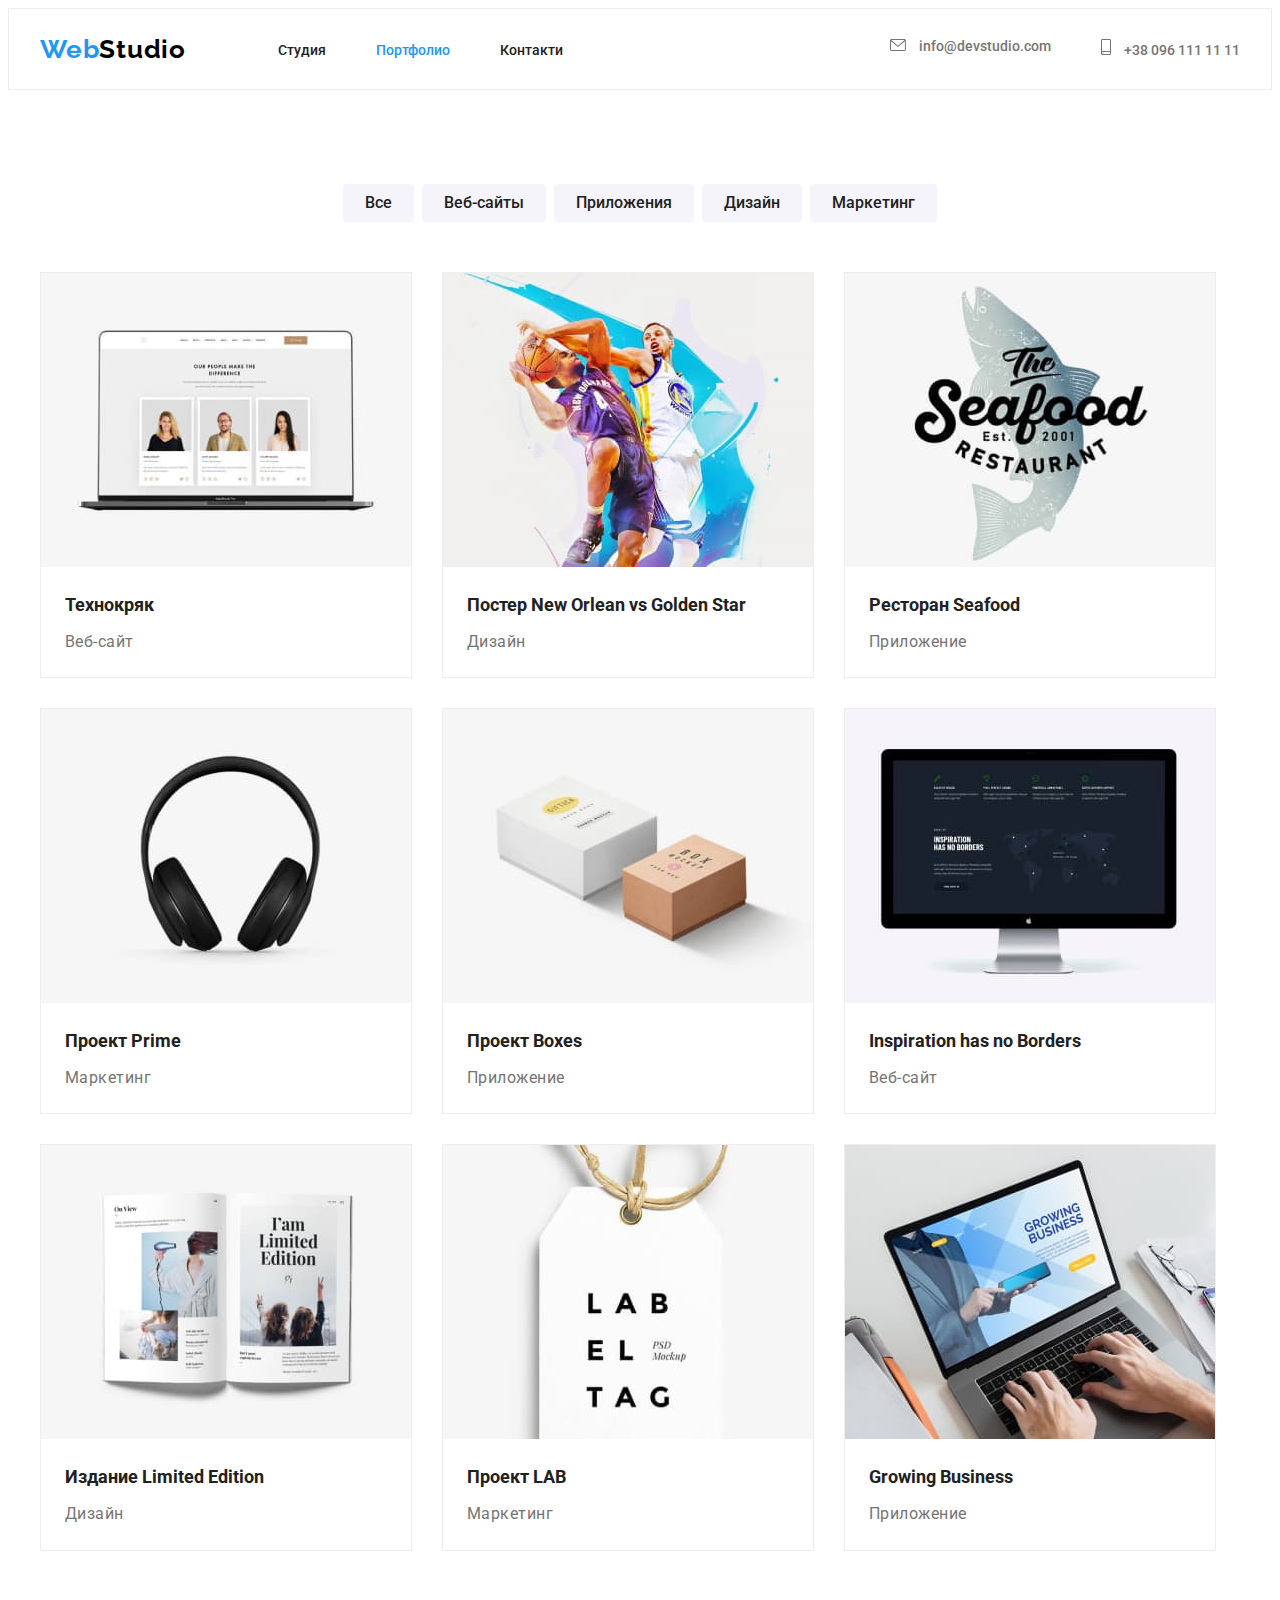
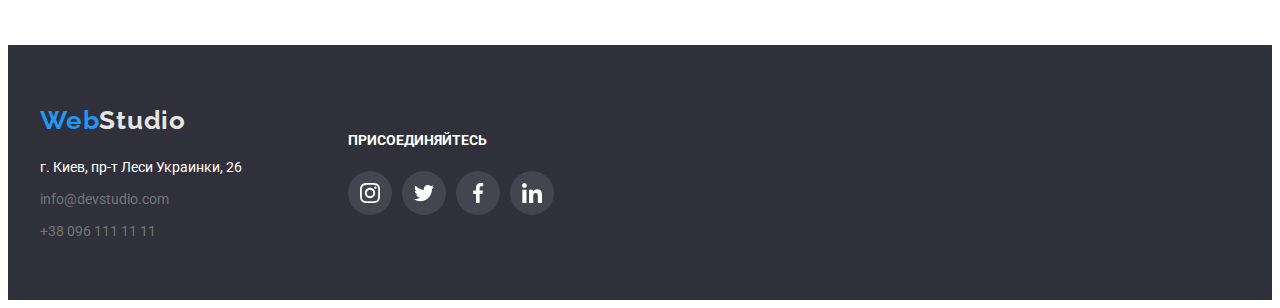
==== commit e2e63699: "синий карент страница" ====
--- a/portfolio.html
+++ b/portfolio.html
@@ -35,7 +35,7 @@
               </a>
             </li>
             <li class="item-links">
-              <a class="header-links" href="./portfolio.html " title="Портфолио"
+              <a class="header-links current" href="./portfolio.html " title="Портфолио"
                 >Портфолио
               </a>
             </li>
--- a/css/styles.css
+++ b/css/styles.css
@@ -87,6 +87,8 @@
   line-height: 1.14;
   color: var(--main-fonts-color);
   padding: 32px 0;
+
+  transition: color 250ms cubic-bezier(0.4, 0, 0.2, 1);
 }
 
 .header-links::after {
@@ -111,6 +113,9 @@
 .header-links:hover {
   color: var(--accent-color);
 }
+
+/*анимация*/
+
 /*Hero section*/
 .hero {
   background-color: #2f303a;
@@ -356,6 +361,10 @@
 
 /*надпись для карточек "чем мы занимаеся"*/
 
+/*анимация*/
+
+
+
 .wedo-overlay {
   position: absolute;
   width: 100%;
@@ -515,6 +524,8 @@
 .descrip-portfolio {
   padding-bottom: 4px;
 }
+/* анимация*/
+
 
 /*портфолио оверлей*/
 
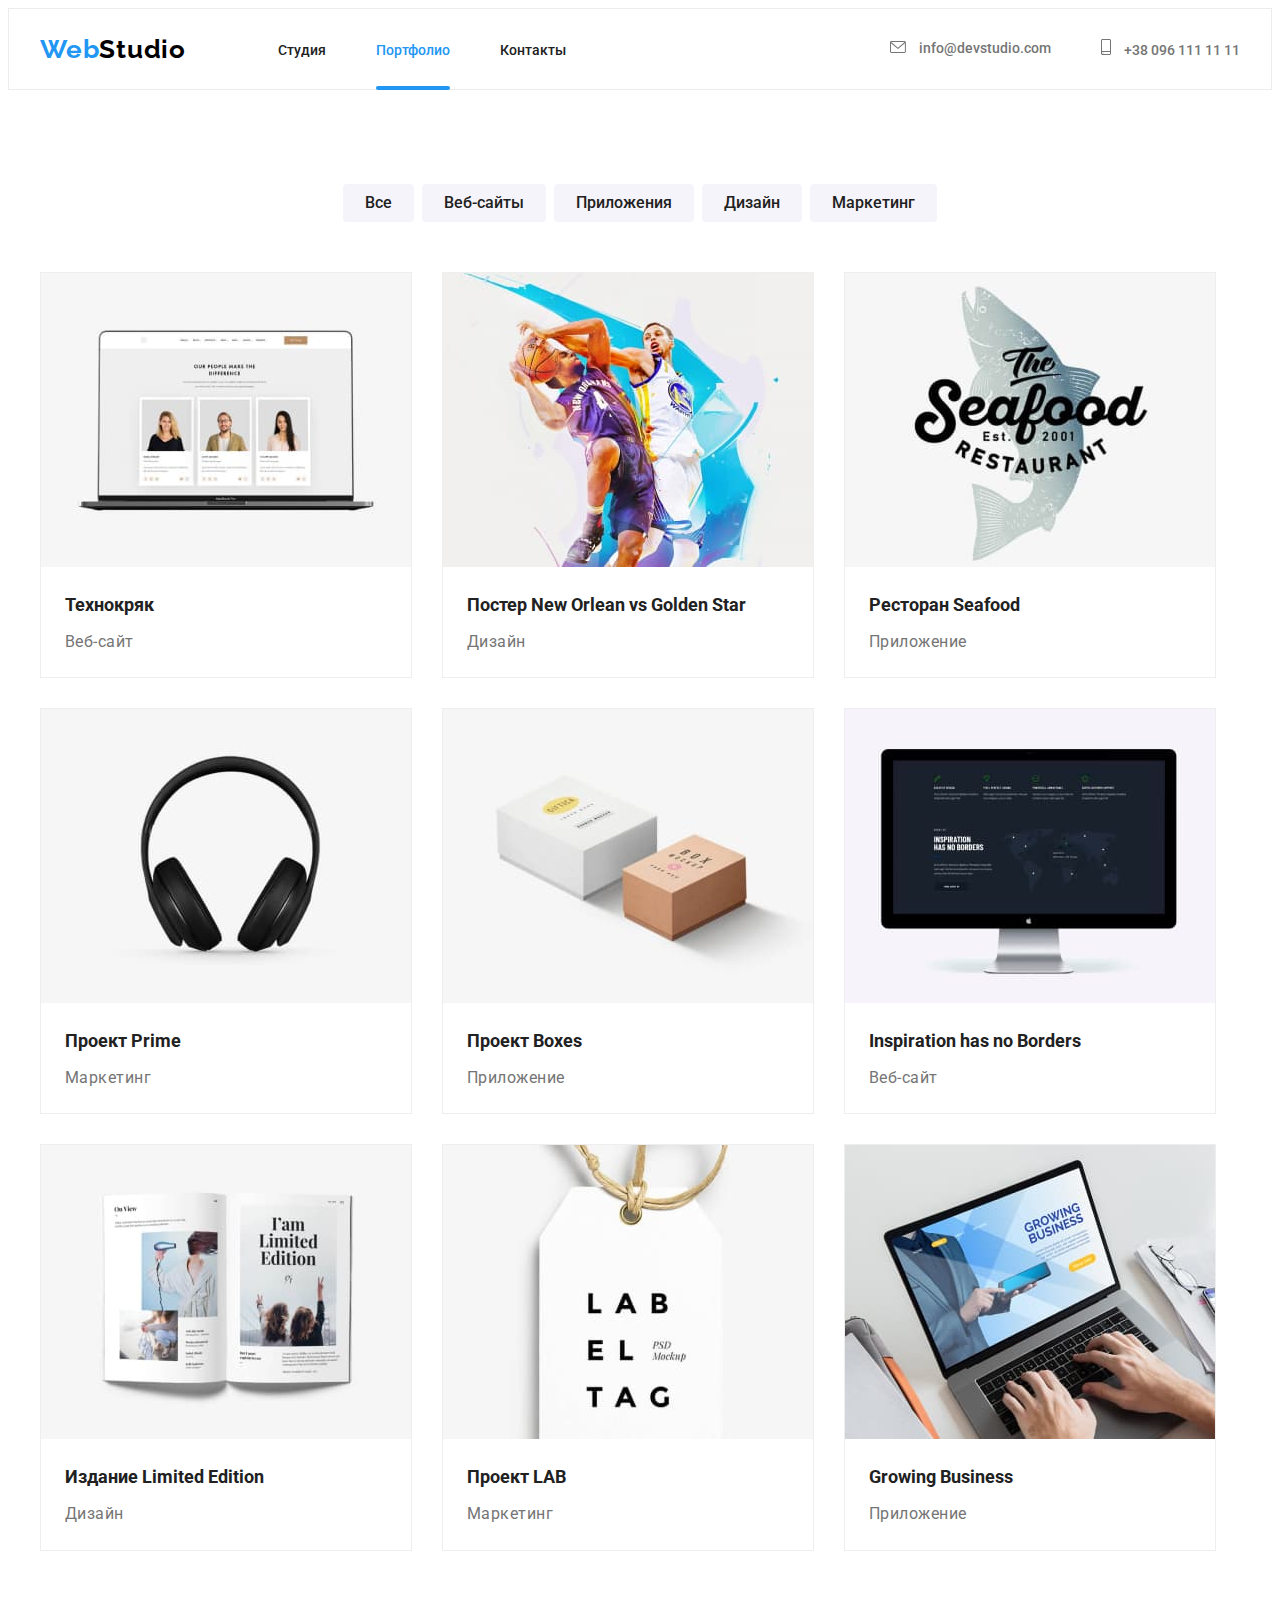
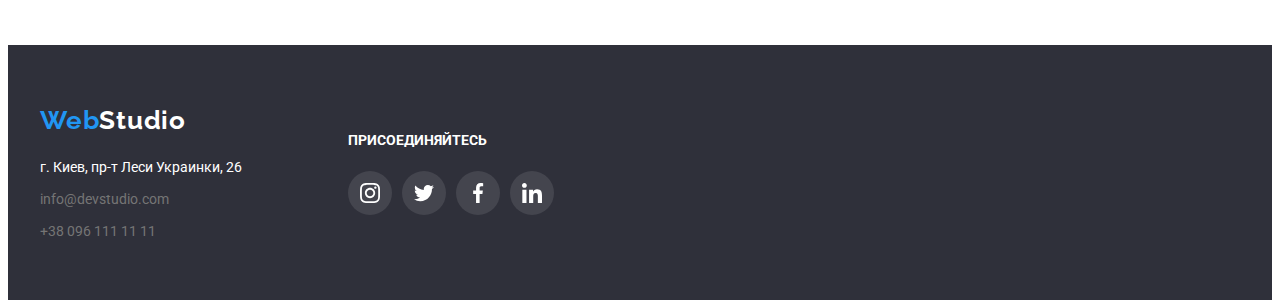
==== commit 5c5faf9d: "исправила орф ош" ====
--- a/portfolio.html
+++ b/portfolio.html
@@ -40,7 +40,7 @@
               </a>
             </li>
             <li class="item-links">
-              <a class="header-links" href="" title="Контакты">Контакти </a>
+              <a class="header-links" href="" title="Контакты">Контакты </a>
             </li>
           </ul>
         </nav>
--- a/css/styles.css
+++ b/css/styles.css
@@ -50,10 +50,14 @@
 .adress-header {
   margin-left: auto;
   font-family: "Roboto", sans-serif;
+  align-items: center;
+  justify-content: center;
+  display: flex;
+  transition: var(--accent-color) 250ms cubic-bezier(0.4, 0, 0.2, 1);
 }
 
 .colortext_bottom {
-  color: var(--main-bck-color);
+  color: #ffffff;
 }
 .colortext {
   color: black;
@@ -79,6 +83,8 @@
 .header-contacts:hover {
   color: var(--accent-color);
 }
+
+
 
 .header-links {
   position: relative;
@@ -106,7 +112,8 @@
   transition: opacity 250ms cubic-bezier(0.4, 0, 0.2, 1);
 }
 
-.header-links:hover::after {
+.header-links:focus::after,
+.header-links:hover::after  {
   opacity: 1;
 }
 .header-links:focus,
@@ -172,10 +179,6 @@
 }
 /*Styles for buttons*/
 
-.button {
-  padding: 6px 22px;
-  line-height: 1.6;
-}
 
 .button-hero {
   border-radius: 4px;
@@ -196,7 +199,9 @@
   letter-spacing: 0.06em;
 }
 
-button {
+.button {
+  padding: 6px 22px;
+  line-height: 1.6;
   color: var(--main-fonts-color);
   background: var(--sec-background-color);
   font-family: inherit;
@@ -205,6 +210,10 @@
   border-radius: 4px;
   border: 0;
   cursor: pointer;
+
+  transition: var(--accent-color) 250ms cubic-bezier(0.4, 0, 0.2, 1);
+
+
 }
 
 button:focus,
@@ -434,7 +443,10 @@
   margin-top: 9px;
   font-size: 14px;
 }
-
+/* .contacts-footer:focus,
+.contacts-footer:hover {
+  color: var(--accent-color);
+} */
 .footer-list {
   display: inline-block;
 }
@@ -562,6 +574,7 @@
 
 
 }
+.card-set-link:focus .port-overlay,
 .card-set-link:hover .port-overlay{
   transform: translateY(0);
 }
@@ -577,6 +590,9 @@
 
 .social-list .s-icon:not(:last-child) {
   margin-right: 10px;
+}
+.m-link-team {
+  background-color: #ffffff;
 }
 
 .master-link {
@@ -586,15 +602,14 @@
   justify-content: center;
   align-items: center;
   border-radius: 50%;
-
   color: #afb1b8;
-}
-.m-link-team {
-  background-color: #ffffff;
+  transition: 250ms cubic-bezier(0.4, 0, 0.2, 1);
+  
 }
 
 .master-link:hover,
 .master-link:focus {
+  
   background-color: var(--accent-color);
   color: #ffffff;
 }
@@ -625,6 +640,7 @@
   color: #afb1b8;
   border: currentColor 1px solid;
   border-radius: 4%;
+  transition: opacity 250ms cubic-bezier(0.4, 0, 0.2, 1);
 }
 
 .icon-clients {
@@ -711,9 +727,8 @@
   background-color: rgba(255, 255, 255, 0.1);
   color: #ffffff;
 }
-.adress-header {
-  display: flex;
-}
+
+
 .link-header {
   display: inline-flex;
   justify-content: center;
@@ -740,3 +755,18 @@
 .current {
   color: var(--accent-color);
 }
+.current::after {
+    content: "";
+    position: absolute;
+    bottom: 0;
+    left: 0;
+    display: block;
+    width: 100%;
+    height: 4px;
+    border-radius: 2px 2px;
+    background-color: var(--accent-color);
+    opacity: 1;
+  
+    transition: opacity 250ms cubic-bezier(0.4, 0, 0.2, 1);
+  }
+
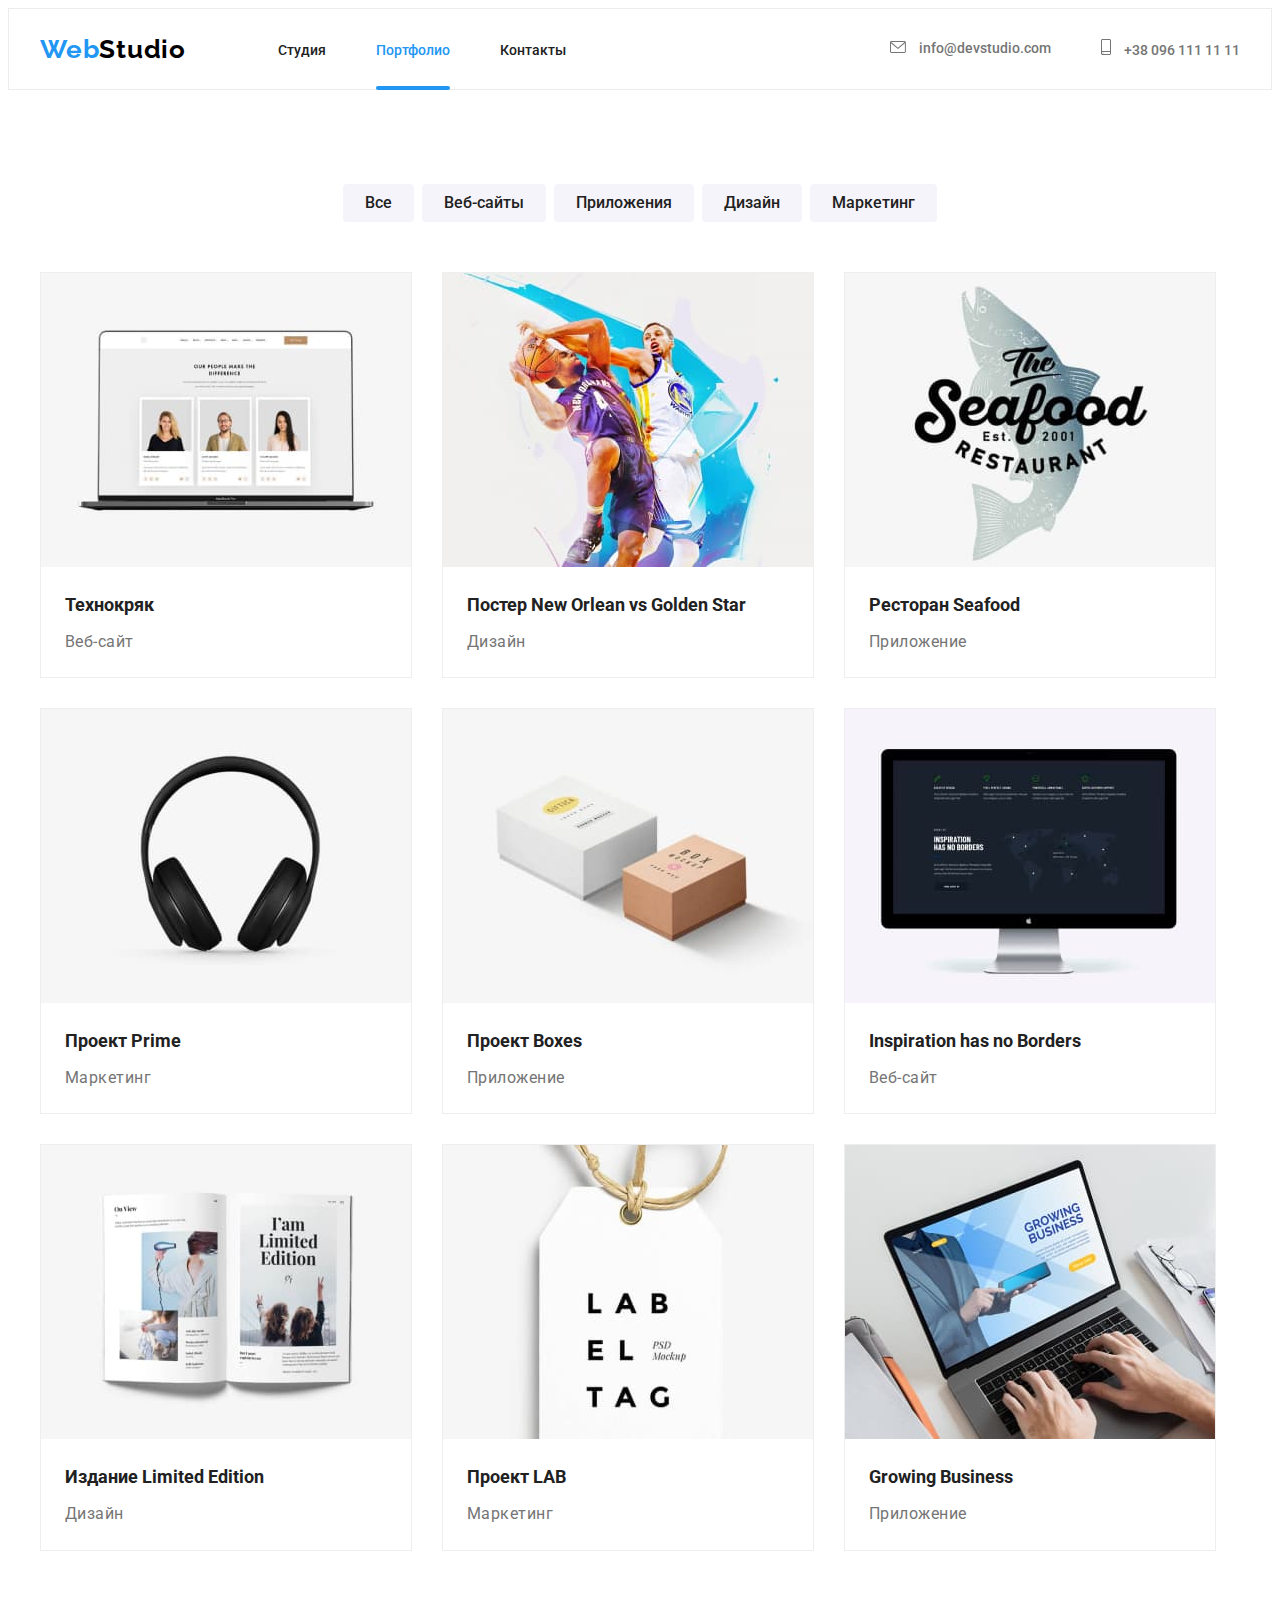
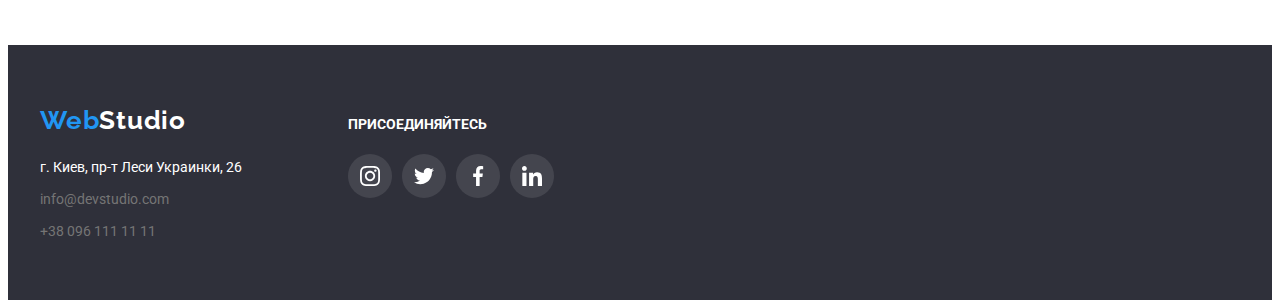
==== commit eeb2d04d: "button for modal" ====
--- a/portfolio.html
+++ b/portfolio.html
@@ -70,19 +70,19 @@
         <div class="container portfolio-container">
           <ul class="portfolio-list">
             <li class="portfolio-items">
-              <button class="button" type="button">Все</button>
-            </li>
-            <li class="portfolio-items">
-              <button class="button" type="button">Веб-сайты</button>
-            </li>
-            <li class="portfolio-items">
-              <button class="button" type="button">Приложения</button>
-            </li>
-            <li class="portfolio-items">
-              <button class="button" type="button">Дизайн</button>
-            </li>
-            <li class="portfolio-items">
-              <button class="button" type="button">Маркетинг</button>
+              <button class="button-p" type="button">Все</button>
+            </li>
+            <li class="portfolio-items">
+              <button class="button-p" type="button">Веб-сайты</button>
+            </li>
+            <li class="portfolio-items">
+              <button class="button-p" type="button">Приложения</button>
+            </li>
+            <li class="portfolio-items">
+              <button class="button-p" type="button">Дизайн</button>
+            </li>
+            <li class="portfolio-items">
+              <button class="button-p" type="button">Маркетинг</button>
             </li>
           </ul>
           <h1 class="visually-hidden">Наши проекты</h1>
--- a/css/styles.css
+++ b/css/styles.css
@@ -83,8 +83,6 @@
 .header-contacts:hover {
   color: var(--accent-color);
 }
-
-
 
 .header-links {
   position: relative;
@@ -113,7 +111,7 @@
 }
 
 .header-links:focus::after,
-.header-links:hover::after  {
+.header-links:hover::after {
   opacity: 1;
 }
 .header-links:focus,
@@ -178,7 +176,6 @@
   padding-bottom: 280px;
 }
 /*Styles for buttons*/
-
 
 .button-hero {
   border-radius: 4px;
@@ -199,7 +196,7 @@
   letter-spacing: 0.06em;
 }
 
-.button {
+.button-p {
   padding: 6px 22px;
   line-height: 1.6;
   color: var(--main-fonts-color);
@@ -212,12 +209,12 @@
   cursor: pointer;
 
   transition: var(--accent-color) 250ms cubic-bezier(0.4, 0, 0.2, 1);
-
-
-}
-
-button:focus,
-button:hover {
+}
+
+.button-p:focus,
+.button-p:hover {
+  box-shadow: 0px 3px 1px rgba(0, 0, 0, 0.1), 0px 1px 2px rgba(0, 0, 0, 0.08),
+    0px 2px 2px rgba(0, 0, 0, 0.12);
   color: #ffffff;
   background: var(--accent-color);
 }
@@ -268,8 +265,12 @@
   color: var(--secondary-fonts-color);
 }
 
+.name-exp {
+  padding-top: 30px;
+  padding-bottom: 16px;
+}
+
 .description-index {
-  margin-bottom: 30px;
   text-align: center;
   color: var(--secondary-fonts-color);
   font-size: 16px;
@@ -359,7 +360,6 @@
 }
 
 .title-name {
-  margin-top: 30px;
   margin-bottom: 10px;
   text-align: center;
   font-weight: 500;
@@ -371,8 +371,6 @@
 /*надпись для карточек "чем мы занимаеся"*/
 
 /*анимация*/
-
-
 
 .wedo-overlay {
   position: absolute;
@@ -395,11 +393,10 @@
 }
 
 .we-do {
-  
   position: relative;
 }
 
-.img{
+.img {
   display: block;
 }
 /*footer*/
@@ -408,7 +405,6 @@
 }
 
 .footer {
-  align-items: baseline;
   margin-right: auto;
   margin-left: auto;
   padding-top: 60px;
@@ -538,10 +534,9 @@
 }
 /* анимация*/
 
-
 /*портфолио оверлей*/
 
-.port-overlay{
+.port-overlay {
   position: absolute;
   width: 100%;
   height: 100%;
@@ -561,25 +556,19 @@
   font-family: Roboto;
   font-weight: normal;
 
-
-letter-spacing: 0.03em;
-
-color: #FFFFFF;
-  
-}
-
-.potfol-images{
+  letter-spacing: 0.03em;
+
+  color: #ffffff;
+}
+
+.potfol-images {
   position: relative;
   overflow: hidden;
-
-
 }
 .card-set-link:focus .port-overlay,
-.card-set-link:hover .port-overlay{
+.card-set-link:hover .port-overlay {
   transform: translateY(0);
 }
-
-
 
 /* Icons*/
 .social-list {
@@ -604,12 +593,10 @@
   border-radius: 50%;
   color: #afb1b8;
   transition: 250ms cubic-bezier(0.4, 0, 0.2, 1);
-  
 }
 
 .master-link:hover,
 .master-link:focus {
-  
   background-color: var(--accent-color);
   color: #ffffff;
 }
@@ -619,6 +606,12 @@
   width: 20px;
   justify-content: center;
   fill: currentColor;
+}
+.master-icon-close{
+  height: 30px;
+  width: 30px;
+  fill: currentColor;
+
 }
 
 .clients-list {
@@ -640,7 +633,7 @@
   color: #afb1b8;
   border: currentColor 1px solid;
   border-radius: 4%;
-  transition: opacity 250ms cubic-bezier(0.4, 0, 0.2, 1);
+  transition: color 250ms cubic-bezier(0.4, 0, 0.2, 1);
 }
 
 .icon-clients {
@@ -711,7 +704,7 @@
 }
 .footer-main {
   display: flex;
-  align-items: center;
+  align-items: baseline;
 }
 
 .clients-list-f {
@@ -727,7 +720,6 @@
   background-color: rgba(255, 255, 255, 0.1);
   color: #ffffff;
 }
-
 
 .link-header {
   display: inline-flex;
@@ -756,17 +748,56 @@
   color: var(--accent-color);
 }
 .current::after {
-    content: "";
-    position: absolute;
-    bottom: 0;
-    left: 0;
-    display: block;
-    width: 100%;
-    height: 4px;
-    border-radius: 2px 2px;
-    background-color: var(--accent-color);
-    opacity: 1;
-  
-    transition: opacity 250ms cubic-bezier(0.4, 0, 0.2, 1);
-  }
-
+  content: "";
+  position: absolute;
+  bottom: 0;
+  left: 0;
+  display: block;
+  width: 100%;
+  height: 4px;
+  border-radius: 2px 2px;
+  background-color: var(--accent-color);
+  opacity: 1;
+
+  transition: opacity 250ms cubic-bezier(0.4, 0, 0.2, 1);
+}
+
+.backdrop{
+  position: fixed;
+  color:black;
+  right: 0;
+  top: 0;
+  left: 0;
+  bottom: 0;
+  background-color:rgba(0, 0, 0, 0.2);;
+}
+.modal{
+  position: absolute;
+  width: 528px;
+  height: 581px;
+  background-color: #fff;
+  filter: drop-shadow(0px 4px 4px rgba(0, 0, 0, 0.25));
+  left: 50%;
+  top: 50%;
+  transform: translate(-50%, -50%) scaleX(1);
+  transition: transform 250ms cubic-bezier(0.4, 0, 0.2, 1);
+}
+
+.backdrop.is-hidden.modal{
+  transform: scaleX(0);
+}
+.button-close{
+  position: absolute;
+  top: 0;
+  right: 0;
+  padding-right: 8px;
+  padding-top: 8px;
+  border:0px;
+  background-color: #ffffff;
+}
+
+.is-hidden{
+  opacity: 0;
+  pointer-events: none;
+}
+
